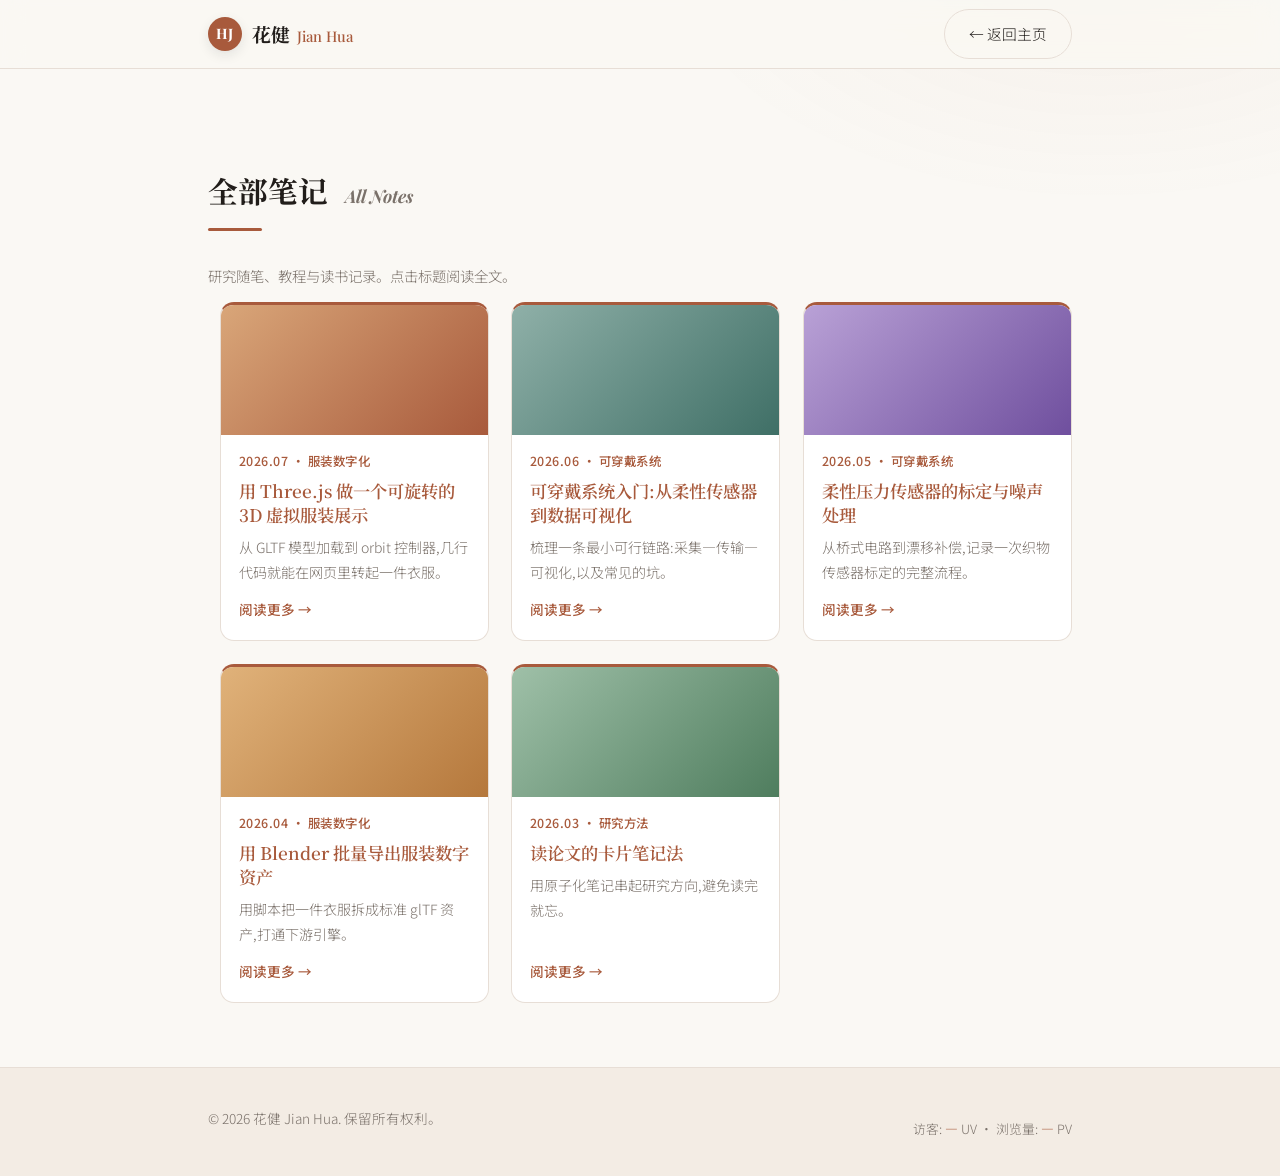
==== blog/index.html @ dd0e6d23 "fix: CSS/JS 引用加版本号缓存破坏(?v=20260713) 防 github.io 浏览器缓存旧样式" ====
<!DOCTYPE html>
<html lang="zh" data-theme="light">
<head>
  <meta charset="UTF-8" />
  <meta name="viewport" content="width=device-width, initial-scale=1.0" />
  <script>document.documentElement.classList.add('js');</script>
  <noscript><style>.reveal{opacity:1!important;transform:none!important}</style></noscript>
  <title>全部笔记 | 花健 · Jian Hua</title>
  <meta name="description" content="花健的研究随笔、教程与读书记录索引页。" />
  <link rel="icon" href="data:image/svg+xml,<svg xmlns='http://www.w3.org/2000/svg' viewBox='0 0 64 64'><circle cx='32' cy='32' r='30' fill='%23a85a3c'/><text x='32' y='43' font-family='Georgia,serif' font-size='30' fill='white' text-anchor='middle'>HJ</text></svg>" />
  <link href="https://fonts.googleapis.com/css2?family=Playfair+Display:ital,wght@0,500;0,700;1,500&family=Noto+Serif+SC:wght@400;600;700&family=Noto+Sans+SC:wght@300;400;500&display=swap" rel="stylesheet" />
  <link rel="stylesheet" href="../css/style.css?v=20260713" />
</head>
<body>
  <header class="site-header">
    <nav class="nav container">
      <a class="nav-brand" href="../index.html"><span class="nav-monogram" aria-hidden="true">HJ</span><span>花健 <span class="brand-en">Jian Hua</span></span></a>
      <a class="btn btn-ghost" href="../index.html">← <span>返回主页</span></a>
    </nav>
  </header>

  <main class="container" style="padding-top:96px;padding-bottom:64px;">
    <section class="section container" style="padding:0;">
      <h2 class="section-title">全部笔记 <span style="font-family:var(--serif);font-style:italic;font-size:1.1rem;color:var(--muted);margin-left:10px;">All Notes</span></h2>
      <p class="muted">研究随笔、教程与读书记录。点击标题阅读全文。</p>
      <div class="blog-grid">
        <a class="blog-card reveal" href="post-1.html">
          <div class="blog-thumb blog-thumb-1" aria-hidden="true"></div>
          <div class="blog-meta">2026.07 · 服装数字化</div>
          <h3 class="blog-title">用 Three.js 做一个可旋转的 3D 虚拟服装展示</h3>
          <p class="blog-excerpt">从 GLTF 模型加载到 orbit 控制器,几行代码就能在网页里转起一件衣服。</p>
          <span class="blog-more">阅读更多 →</span>
        </a>
        <a class="blog-card reveal" href="post-2.html">
          <div class="blog-thumb blog-thumb-2" aria-hidden="true"></div>
          <div class="blog-meta">2026.06 · 可穿戴系统</div>
          <h3 class="blog-title">可穿戴系统入门:从柔性传感器到数据可视化</h3>
          <p class="blog-excerpt">梳理一条最小可行链路:采集—传输—可视化,以及常见的坑。</p>
          <span class="blog-more">阅读更多 →</span>
        </a>
        <a class="blog-card reveal" href="post-3.html">
          <div class="blog-thumb blog-thumb-4" aria-hidden="true"></div>
          <div class="blog-meta">2026.05 · 可穿戴系统</div>
          <h3 class="blog-title">柔性压力传感器的标定与噪声处理</h3>
          <p class="blog-excerpt">从桥式电路到漂移补偿,记录一次织物传感器标定的完整流程。</p>
          <span class="blog-more">阅读更多 →</span>
        </a>
        <a class="blog-card reveal" href="post-4.html">
          <div class="blog-thumb blog-thumb-5" aria-hidden="true"></div>
          <div class="blog-meta">2026.04 · 服装数字化</div>
          <h3 class="blog-title">用 Blender 批量导出服装数字资产</h3>
          <p class="blog-excerpt">用脚本把一件衣服拆成标准 glTF 资产,打通下游引擎。</p>
          <span class="blog-more">阅读更多 →</span>
        </a>
        <a class="blog-card reveal" href="post-5.html">
          <div class="blog-thumb blog-thumb-6" aria-hidden="true"></div>
          <div class="blog-meta">2026.03 · 研究方法</div>
          <h3 class="blog-title">读论文的卡片笔记法</h3>
          <p class="blog-excerpt">用原子化笔记串起研究方向,避免读完就忘。</p>
          <span class="blog-more">阅读更多 →</span>
        </a>
      </div>
    </section>
  </main>

  <footer class="site-footer">
    <div class="container footer-inner">
      <div class="footer-copy"><p>© <span class="year2"></span> 花健 Jian Hua. 保留所有权利。</p></div>
      <div class="visitor">
        <span class="lang-zh">访客</span><span class="lang-en">Visitors</span>:
        <span id="siteUv">—</span> UV
        · <span class="lang-zh">浏览量</span><span class="lang-en">Views</span>:
        <span id="sitePv">—</span> PV
      </div>
    </div>
  </footer>
  <script src="../js/main.js?v=20260713"></script>
  <script>
    // Fallback (unconditional): reveal all .reveal elements on load so the page is never blank.
    window.addEventListener('load', function () {
      document.querySelectorAll('.reveal').forEach(function (el) { el.classList.add('is-visible'); });
    });
  </script>
  <script>document.querySelector('.year2').textContent = new Date().getFullYear();</script>
  <!-- 访客统计:CountAPI(全局 UV / PV,无需后端) -->
</body>
</html>
---- css/style.css ----
/* ============================================================
   博士个人网站 · 编辑时尚风(数字时尚 & 可穿戴系统)
   暖纸背景 + 衬线标题(Playfair / Noto Serif SC) + 赤陶强调色
   支持浅色 / 深色主题(由 <html data-theme> 控制)
   修改主色:见 :root 的 --accent
   ============================================================ */

:root {
  --accent: #a85a3c;        /* 赤陶强调色(时尚感) */
  --accent-dark: #8a482f;
  --accent-soft: #f3e7e0;
  --ink: #211d1a;           /* 正文主色(暖黑) */
  --muted: #7a716a;         /* 次要文字 */
  --line: #e7ded6;          /* 分隔线 */
  --bg: #faf8f4;            /* 暖纸背景 */
  --bg-alt: #f3ece4;        /* 交替区块背景 */
  --card: #ffffff;
  --nav-bg: rgba(250, 248, 244, 0.86);
  --shadow: rgba(33, 29, 26, 0.10);
  --max-width: 920px;
  --glow: rgba(168, 90, 60, 0.05);
  --serif: "Playfair Display", "Noto Serif SC", Georgia, serif;
  --serif-cjk: "Noto Serif SC", "Playfair Display", serif;
  --sans: "Noto Sans SC", -apple-system, BlinkMacSystemFont, "Segoe UI", Roboto, sans-serif;
}

/* ---------- 深色主题 ---------- */
[data-theme="dark"] {
  --accent: #d98c6a;
  --accent-dark: #eaa888;
  --accent-soft: #3a281f;
  --ink: #f4ede4;
  --muted: #a89f95;
  --line: #3a342c;
  --bg: #16130f;
  --bg-alt: #1f1b16;
  --card: #221e18;
  --nav-bg: rgba(22, 19, 15, 0.82);
  --shadow: rgba(0, 0, 0, 0.45);
  --glow: rgba(217, 140, 106, 0.07);
}

* { box-sizing: border-box; }
html { scroll-behavior: smooth; }

body {
  margin: 0;
  font-family: var(--sans);
  color: var(--ink);
  background: var(--bg);
  line-height: 1.75;
  font-weight: 300;
  -webkit-font-smoothing: antialiased;
  transition: background .35s ease, color .35s ease;
}
body::before {
  content: ""; position: fixed; inset: 0; z-index: -1; pointer-events: none;
  background: radial-gradient(58% 48% at 86% -6%, var(--glow) 0%, transparent 60%);
}

a { color: var(--accent); text-decoration: none; transition: color .2s; }
a:hover { color: var(--accent-dark); text-decoration: underline; }

::selection { background: var(--accent); color: #fff; }
:focus-visible { outline: 2px solid var(--accent); outline-offset: 3px; border-radius: 4px; }

.sr-only { position: absolute; width: 1px; height: 1px; padding: 0; margin: -1px; overflow: hidden; clip: rect(0 0 0 0); white-space: nowrap; border: 0; }

/* 顶部滚动进度条 */
.scroll-progress {
  position: fixed; top: 0; left: 0; height: 3px; width: 0;
  background: var(--accent); z-index: 100; transition: width .12s linear;
}

.container { max-width: var(--max-width); margin: 0 auto; padding: 0 28px; }

/* ---------- 双语切换可见性 ---------- */
.lang-en { display: none; }
html[data-lang="en"] .lang-zh { display: none; }
html[data-lang="en"] .lang-en { display: inline; }

/* ---------- 滚动渐显 ---------- */
/* 仅在启用 JS 时隐藏(.js),避免脚本未加载导致内容永久不可见 */
.js .reveal { opacity: 0; transform: translateY(18px); transition: opacity .7s ease, transform .7s ease; }
.js .reveal.is-visible { opacity: 1; transform: none; }
@media (prefers-reduced-motion: reduce) {
  .js .reveal { opacity: 1; transform: none; transition: none; }
  html { scroll-behavior: auto; }
  .photo-float { animation: none; }
  .photo-ring--spin { animation: none; }
  .photo-3d { transition: none; }
  .card, .blog-card { transform: none !important; }
  .like-btn.pop .like-heart svg { animation: none; }
  .like-btn.pop .like-heart::after { animation: none; }
  .like-btn.pop .like-count { animation: none; }
}

/* ---------- 顶部导航 ---------- */
.site-header {
  position: sticky; top: 0; z-index: 50;
  background: var(--nav-bg);
  backdrop-filter: saturate(180%) blur(12px);
  -webkit-backdrop-filter: saturate(180%) blur(12px);
  border-bottom: 1px solid var(--line);
}
.nav {
  display: flex; align-items: center; justify-content: space-between;
  height: 68px; gap: 16px;
}
.nav-brand {
  display: flex; align-items: center; gap: 10px;
  font-family: var(--serif-cjk); font-weight: 700; font-size: 1.18rem; color: var(--ink); white-space: nowrap;
}
.nav-monogram {
  display: inline-flex; align-items: center; justify-content: center;
  width: 34px; height: 34px; border-radius: 50%;
  background: var(--accent); color: #fff; font-family: var(--serif); font-weight: 700; font-size: .9rem;
  letter-spacing: .02em; flex-shrink: 0; box-shadow: 0 4px 12px var(--shadow);
}
.nav-brand .brand-en { font-family: var(--serif); font-weight: 500; font-size: .92rem; color: var(--accent); margin-left: 2px; }
.nav-links {
  display: flex; gap: 26px; list-style: none; margin: 0; padding: 0;
  font-size: .92rem;
}
.nav-links a { color: var(--muted); position: relative; padding: 4px 0; }
.nav-links a::after {
  content: ""; position: absolute; left: 0; bottom: -2px; width: 0; height: 2px;
  background: var(--accent); transition: width .25s ease;
}
.nav-links a:hover, .nav-links a.active { color: var(--accent); text-decoration: none; }
.nav-links a:hover::after, .nav-links a.active::after { width: 100%; }

.nav-tools { display: flex; align-items: center; gap: 10px; }

/* 语言 / 主题切换按钮 */
.lang-toggle, .theme-toggle {
  border: 1px solid var(--line); background: var(--bg);
  color: var(--accent); border-radius: 999px;
  padding: 5px 14px; font-size: .8rem; cursor: pointer;
  font-family: var(--sans); transition: background .2s, border-color .2s, color .2s;
  display: inline-flex; align-items: center; justify-content: center;
}
.lang-toggle:hover, .theme-toggle:hover { background: var(--accent-soft); border-color: var(--accent); }
.theme-toggle { padding: 6px; width: 34px; height: 34px; }
.theme-toggle .icon-sun { display: none; }
[data-theme="dark"] .theme-toggle .icon-sun { display: block; }
[data-theme="dark"] .theme-toggle .icon-moon { display: none; }

/* 移动端汉堡按钮 */
.nav-toggle { display: none; flex-direction: column; gap: 5px; background: none; border: 0; cursor: pointer; padding: 6px; }
.nav-toggle span { width: 24px; height: 2px; background: var(--ink); border-radius: 2px; transition: transform .3s, opacity .3s; }
.nav-toggle[aria-expanded="true"] span:nth-child(1) { transform: translateY(7px) rotate(45deg); }
.nav-toggle[aria-expanded="true"] span:nth-child(2) { opacity: 0; }
.nav-toggle[aria-expanded="true"] span:nth-child(3) { transform: translateY(-7px) rotate(-45deg); }

/* ---------- Hero ---------- */
.hero { position: relative; overflow: hidden; }
.hero::before {
  content: ""; position: absolute; inset: 0;
  background:
    radial-gradient(60% 60% at 85% 10%, var(--accent-soft) 0%, transparent 60%),
    radial-gradient(50% 50% at 5% 95%, var(--bg-alt) 0%, transparent 55%);
  z-index: 0;
}
.hero-inner {
  position: relative; z-index: 1;
  display: grid; grid-template-columns: 1fr 280px; gap: 48px;
  align-items: center; padding-top: 88px; padding-bottom: 88px;
}
.hero-eyebrow { text-transform: uppercase; letter-spacing: .14em; font-size: .76rem; color: var(--accent); margin: 0 0 10px; }
.hero-name { font-family: var(--serif-cjk); font-size: 3.1rem; line-height: 1.05; margin: 0 0 14px; }
.hero-name-en { display: block; font-family: var(--serif); font-style: italic; font-weight: 500; font-size: 1.7rem; color: var(--accent); margin-top: 6px; }
.hero-sub { font-size: 1.12rem; color: var(--ink); margin: 0 0 6px; font-weight: 400; }
.hero-affil { color: var(--muted); margin: 0 0 20px; }
.hero-tagline { max-width: 50ch; color: var(--ink); margin: 0 0 24px; }

/* 研究兴趣标签 */
.tag-row { display: flex; flex-wrap: wrap; gap: 9px; margin: 0 0 28px; }
.chip {
  font-size: .78rem; letter-spacing: .03em; color: var(--accent);
  background: var(--accent-soft); border: 1px solid var(--line);
  padding: 4px 13px; border-radius: 999px; transition: background .2s, color .2s;
}
.chip:hover { background: var(--accent); color: #fff; }

.hero-actions { display: flex; gap: 14px; flex-wrap: wrap; }

/* ---------- hero 社交互动(点赞) ---------- */
.hero-social { margin: 34px 0 0; display: flex; flex-direction: column; align-items: flex-start; gap: 10px; }
.like-btn {
  position: relative;
  display: inline-flex; align-items: center; gap: 10px; cursor: pointer;
  background: var(--card); border: 1px solid var(--line); border-radius: 999px;
  padding: 10px 20px; font-family: inherit; color: var(--ink); font-size: .95rem;
  box-shadow: 0 8px 22px var(--shadow);
  transition: border-color .25s, transform .18s, box-shadow .25s, background .25s;
}
.like-btn:hover { border-color: var(--accent); transform: translateY(-2px); box-shadow: 0 12px 28px var(--shadow); }
.like-btn:active { transform: translateY(0) scale(.96); }
.like-btn:focus-visible { outline: 2px solid var(--accent); outline-offset: 2px; }

/* 心形图标(SVG,可控制填充动画) */
.like-heart { position: relative; display: inline-flex; width: 22px; height: 22px; }
.like-heart svg { display: block; overflow: visible; }
.like-heart-svg {
  fill: transparent; stroke: var(--muted); stroke-width: 1.8;
  transition: fill .3s ease, stroke .3s ease;
  transform-origin: center;
}
.like-btn.liked .like-heart-svg { fill: var(--accent); stroke: var(--accent); }

/* 点击时的弹跳挤压(更生动) */
.like-btn.pop .like-heart svg { animation: like-bounce .5s cubic-bezier(.3,1.4,.5,1); }
@keyframes like-bounce {
  0%   { transform: scale(1); }
  25%  { transform: scale(1.35) translateY(-2px); }
  45%  { transform: scale(.85); }
  65%  { transform: scale(1.15); }
  100% { transform: scale(1); }
}

/* 扩散光环(脉冲) */
.like-heart::after {
  content: ""; position: absolute; left: 50%; top: 50%;
  width: 22px; height: 22px; margin: -11px 0 0 -11px; border-radius: 50%;
  border: 2px solid var(--accent); opacity: 0; pointer-events: none;
}
.like-btn.pop .like-heart::after { animation: like-ring .55s ease-out; }
@keyframes like-ring {
  0%   { transform: scale(.6); opacity: .7; }
  100% { transform: scale(2.6); opacity: 0; }
}

/* 粒子(JS 生成的小点,向外迸发) */
.like-particle {
  position: absolute; left: 50%; top: 50%; border-radius: 50%;
  pointer-events: none; opacity: 0; z-index: 2;
}
.like-particle.is-on { animation: like-burst .6s ease-out forwards; }
@keyframes like-burst {
  0%   { transform: translate(-50%, -50%) scale(.4); opacity: 1; }
  100% { transform: translate(calc(-50% + var(--bx)), calc(-50% + var(--by))) scale(1); opacity: 0; }
}

.like-count { font-variant-numeric: tabular-nums; font-weight: 600; color: var(--accent); }
.like-btn.pop .like-count { animation: count-pop .4s ease; }
@keyframes count-pop {
  0% { transform: translateY(0); }
  40% { transform: translateY(-4px) scale(1.18); }
  100% { transform: translateY(0); }
}
.like-hint { font-size: .82rem; color: var(--muted); margin: 0; }

/* 点赞全屏庆祝(心形升起铺满视口 + 居中致谢卡片) */
.like-celebrate { position: fixed; inset: 0; pointer-events: none; z-index: 90; overflow: hidden; }
.celebrate-heart { position: absolute; will-change: transform, opacity; animation: celebrate-rise var(--dur, 2s) cubic-bezier(.22,.61,.36,1) forwards; }
.celebrate-heart svg { display: block; }
@keyframes celebrate-rise {
  0%   { transform: translate(0, 0) scale(.4) rotate(0); opacity: 0; }
  14%  { opacity: 1; }
  100% { transform: translate(var(--dx, 0), var(--rise, -600px)) scale(var(--sc, 1)) rotate(var(--rot, 0)); opacity: 0; }
}
.like-thanks {
  position: fixed; left: 50%; top: 42%; transform: translate(-50%, -50%);
  z-index: 95; pointer-events: none; padding: 16px 28px; border-radius: 18px;
  background: var(--card); border: 1px solid var(--line); box-shadow: 0 20px 50px var(--shadow);
  display: flex; align-items: center; gap: 12px; font-family: var(--serif-cjk); color: var(--ink);
  opacity: 0; animation: thanks-in 1.9s ease forwards;
}
.like-thanks svg { width: 26px; height: 26px; flex-shrink: 0; }
.like-thanks .t-zh { font-size: 1.15rem; font-weight: 600; }
.like-thanks .t-en { font-family: var(--serif); font-style: italic; font-size: .9rem; color: var(--accent); margin-left: 6px; }
@keyframes thanks-in {
  0%   { opacity: 0; transform: translate(-50%, -50%) scale(.7); }
  16%  { opacity: 1; transform: translate(-50%, -50%) scale(1); }
  74%  { opacity: 1; transform: translate(-50%, -50%) scale(1); }
  100% { opacity: 0; transform: translate(-50%, -58%) scale(1); }
}

/* ---------- 页脚访客统计 ---------- */
.visitor { margin-top: 14px; font-size: .8rem; color: var(--muted); }
.visitor .lang-en { margin-left: 2px; }
.visitor #siteUv, .visitor #sitePv { color: var(--accent); font-weight: 600; }

/* ---------- 笔记评论区(Giscus) ---------- */
.comments { padding: 52px 0 8px; }
.comments-title { font-size: 1.15rem; margin-bottom: 18px; color: var(--text); }
.comments-title .lang-en { font-size: .8rem; color: var(--muted); margin-left: 6px; }
.card.flash { border-color: var(--accent); box-shadow: 0 0 0 3px rgba(168, 90, 60, .25), 0 18px 40px var(--shadow); }

.hero-photo { position: relative; justify-self: end; width: 260px; height: 260px; perspective: 900px; }
.photo-3d { position: relative; width: 100%; height: 100%; transform-style: preserve-3d; transition: transform .25s ease-out; will-change: transform; transform: rotateX(var(--rx, 0deg)) rotateY(var(--ry, 0deg)); }
.photo-float { position: absolute; inset: 0; transform-style: preserve-3d; animation: photo-float 7s ease-in-out infinite; }
@keyframes photo-float {
  0%, 100% { transform: translateY(0) rotateY(-8deg) rotateX(3deg); }
  50% { transform: translateY(-12px) rotateY(8deg) rotateX(-3deg); }
}
.photo-img {
  position: absolute; top: 20px; left: 20px; width: 220px; height: 220px; object-fit: cover; border-radius: 50%;
  border: 4px solid var(--card); box-shadow: 0 18px 44px var(--shadow);
  background: var(--bg-alt);   transform: translateZ(60px);
}
.photo-ring {
  position: absolute; top: 8px; left: 8px; right: 8px; bottom: 8px; border-radius: 50%;
  border: 2px solid var(--accent);   transform: translateZ(38px);
}
.photo-ring--spin {
  border-style: dashed; border-color: rgba(168, 90, 60, 0.4);
  animation: ring-spin 18s linear infinite; transform: translateZ(88px);
}
@keyframes ring-spin { to { transform: translateZ(72px) rotate(360deg); } }
.photo-chip {
  position: absolute; font-size: .62rem; letter-spacing: .04em; color: var(--accent);
  background: var(--card); border: 1px solid var(--line); padding: 3px 9px; border-radius: 999px;
  box-shadow: 0 6px 16px var(--shadow); transform: translateZ(108px); white-space: nowrap;
}
.photo-chip--1 { top: 4px; right: -8px; }
.photo-chip--2 { bottom: 22px; left: -12px; }
.photo-chip--3 { bottom: -6px; right: 16px; }

/* ---------- 按钮 ---------- */
.btn {
  display: inline-block; padding: 11px 24px; border-radius: 999px;
  font-size: .92rem; cursor: pointer; border: 1px solid transparent; transition: all .2s;
}
.btn:hover { text-decoration: none; }
.btn-primary { background: var(--accent); color: #fff; }
.btn-primary:hover { background: var(--accent-dark); color: #fff; }
.btn-ghost { border-color: var(--line); color: var(--ink); }
.btn-ghost:hover { border-color: var(--accent); color: var(--accent); }

/* ---------- 区块通用 ---------- */
.section { padding: 80px 0; }
section[id] { scroll-margin-top: 84px; }
.section-alt { background: linear-gradient(180deg, var(--bg) 0%, var(--bg-alt) 100%); border-top: 1px solid var(--line); }
.section-title {
  font-family: var(--serif-cjk); font-size: 1.85rem; font-weight: 700;
  margin: 0 0 32px; position: relative; padding-bottom: 14px;
}
.section-title::after {
  content: ""; position: absolute; left: 0; bottom: 0; width: 54px; height: 3px; background: var(--accent); border-radius: 2px;
}
.prose p { margin: 0 0 18px; }
.muted { color: var(--muted); font-size: .9rem; }
code { background: var(--accent-soft); padding: 2px 7px; border-radius: 5px; font-size: .88em; color: var(--accent-dark); }

/* 模块内容轻微缩进,小标题保持左对齐在一条线 */
.section .prose,
.section .cards,
.section .pub-list,
.section .blog-grid,
.section .timeline,
.section .contact-list { padding-left: 12px; }
#publications .muted, #notes .muted { padding-left: 12px; }

/* ---------- 研究卡片 ---------- */
.cards { display: grid; grid-template-columns: repeat(2, 1fr); gap: 22px; }
.card {
  position: relative; background: var(--card); border: 1px solid var(--line); border-radius: 14px;
  padding: 26px 26px 24px; overflow: hidden; transform: perspective(760px) rotateX(0deg) rotateY(0deg);
  transition: box-shadow .25s, transform .25s, border-color .25s; will-change: transform;
}
.card::before {
  content: ""; position: absolute; left: 0; top: 0; height: 3px; width: 0; background: var(--accent); transition: width .3s ease;
}
.card:hover { box-shadow: 0 14px 34px var(--shadow); transform: perspective(760px) rotateX(0deg) rotateY(0deg) translateY(-3px); border-color: transparent; }
.card:hover::before { width: 100%; }
/* 倾斜时内容分层浮起(景深),非精细指针/静态时自动坍缩为平面 */
.card.tilt-on { transform-style: preserve-3d; }
.card-num { font-family: var(--serif); font-style: italic; font-size: 1.4rem; color: var(--accent); opacity: .55; transition: transform .25s ease; }
.card h3 { font-family: var(--serif-cjk); font-size: 1.2rem; margin: 6px 0 8px; font-weight: 600; transition: transform .25s ease; }
.card p { margin: 0; color: var(--muted); font-size: .92rem; }
.card.tilt-on .card-num { transform: translateZ(34px); }
.card.tilt-on h3 { transform: translateZ(20px); }
.card.tilt-on p { transform: translateZ(10px); }

/* ---------- 论文列表 ---------- */
.pub-list { list-style: none; margin: 14px 0 0; padding: 0; }
.pub {
  position: relative; display: grid; grid-template-columns: 88px 1fr; gap: 24px;
  align-items: start; background: var(--card); border: 1px solid var(--line);
  border-radius: 14px; padding: 24px 26px; margin-bottom: 16px;
  transition: box-shadow .25s, transform .25s, border-color .25s;
}
.pub::before {
  content: ""; position: absolute; left: 0; top: 0; bottom: 0; width: 3px;
  background: var(--accent); border-radius: 14px 0 0 14px; opacity: 0; transition: opacity .25s;
}
.pub:hover { box-shadow: 0 14px 34px var(--shadow); transform: translateY(-2px); border-color: transparent; }
.pub:hover::before { opacity: 1; }
.pub-meta {
  font-family: var(--serif); font-weight: 700; font-size: 1.5rem; line-height: 1;
  color: var(--accent); padding-top: 2px;
}
.pub-tag {
  display: inline-block; font-size: .68rem; letter-spacing: .08em; text-transform: uppercase;
  color: var(--accent); background: var(--accent-soft); border: 1px solid var(--line);
  padding: 3px 11px; border-radius: 999px; margin: 0 0 10px;
}
.pub-tag--preprint { color: var(--muted); background: var(--bg-alt); }
.pub-title { margin: 0 0 6px; font-weight: 500; font-size: 1.06rem; line-height: 1.5; color: var(--ink); }
.pub-authors { margin: 0 0 12px; color: var(--muted); font-size: .9rem; }
.pub-links { margin: 0; }
.pub-links a {
  display: inline-block; font-size: .8rem; margin-right: 8px;
  padding: 3px 12px; border: 1px solid var(--line); border-radius: 999px;
  color: var(--accent); transition: background .2s, border-color .2s, color .2s;
}
.pub-links a:hover { background: var(--accent); border-color: var(--accent); color: #fff; text-decoration: none; }

/* ---------- 笔记 / 博客 ---------- */
.blog-grid { display: grid; grid-template-columns: repeat(3, 1fr); gap: 22px; }
.blog-card {
  display: flex; flex-direction: column;
  background: var(--card);
  border: 1px solid var(--line);
  border-top: 3px solid var(--accent);
  border-radius: 14px; overflow: hidden; transform: perspective(760px) rotateX(0deg) rotateY(0deg);
  transition: box-shadow .25s, transform .25s, border-color .25s; will-change: transform;
}
.blog-card:hover { text-decoration: none; box-shadow: 0 16px 36px var(--shadow); transform: perspective(760px) rotateX(0deg) rotateY(0deg) translateY(-3px); border-color: var(--accent); }
.blog-thumb { height: 130px; }
.blog-thumb-1 { background: linear-gradient(135deg, #d9a679, #a85a3c); }
.blog-thumb-2 { background: linear-gradient(135deg, #8fb0a8, #3f6f66); }
.blog-thumb-3 { background: linear-gradient(135deg, #cdbfae, #8a7a66); }
.blog-thumb-4 { background: linear-gradient(135deg, #b9a1d6, #6f4f9e); }
.blog-thumb-5 { background: linear-gradient(135deg, #e0b27a, #b5783c); }
.blog-thumb-6 { background: linear-gradient(135deg, #9fc0a8, #4f7d5e); }
.blog-meta { font-size: .78rem; letter-spacing: .04em; color: var(--accent); text-transform: uppercase; padding: 16px 18px 0; font-weight: 500; }
.blog-title { font-family: var(--serif-cjk); font-size: 1.08rem; font-weight: 600; margin: 6px 18px 8px; line-height: 1.4; }
.blog-excerpt { color: var(--muted); font-size: .88rem; margin: 0 18px 14px; flex: 1; }
.blog-more { font-size: .85rem; color: var(--accent); padding: 0 18px 18px; font-weight: 500; }

/* 笔记区“查看全部”按钮 */
.notes-more { margin-top: 30px; text-align: center; }
.notes-more .btn { font-size: .92rem; }

/* ---------- 动态时间线 ---------- */
.timeline { list-style: none; margin: 16px 0 0; padding: 0; border-left: 2px solid var(--line); }
.timeline li { position: relative; padding: 0 0 24px 26px; }
.timeline li::before {
  content: ""; position: absolute; left: -7px; top: 8px; width: 12px; height: 12px; border-radius: 50%;
  background: var(--accent); box-shadow: 0 0 0 4px var(--accent-soft);
}
.timeline li:first-child::before { background: var(--accent-dark); box-shadow: 0 0 0 4px var(--accent-soft); }
.tl-date { font-family: var(--serif); font-weight: 600; color: var(--accent); margin-right: 10px; }
.tl-text { color: var(--ink); }

/* ---------- 联系方式 ---------- */
.contact-list { list-style: none; margin: 16px 0 0; padding: 0; }
.contact-list li { display: flex; align-items: baseline; gap: 18px; padding: 12px 0; border-bottom: 1px solid var(--line); }
.contact-label { min-width: 116px; flex-shrink: 0; color: var(--muted); font-size: .9rem; }
.contact-list li > a { color: var(--accent); }
.contact-list li > span:last-child { color: var(--ink); }

/* ---------- 页脚 ---------- */
.site-footer { border-top: 1px solid var(--line); padding: 36px 0; background: var(--bg-alt); }
.footer-inner { display: flex; align-items: center; justify-content: space-between; gap: 20px; flex-wrap: wrap; }
.footer-copy p { margin: 0 0 6px; font-size: .85rem; color: var(--muted); }
.social { display: flex; gap: 12px; align-items: center; }
.social a {
  display: inline-flex; align-items: center; justify-content: center;
  width: 38px; height: 38px; border-radius: 50%; color: var(--muted);
  background: var(--card); border: 1px solid var(--line); transition: all .2s;
}
.social a:hover { color: #fff; background: var(--accent); border-color: var(--accent); text-decoration: none; transform: translateY(-2px); }
.social-orcid:hover { background: #a6ce39; border-color: #a6ce39; }

/* ---------- 回到顶部 ---------- */
.to-top {
  position: fixed; right: 22px; bottom: 22px; z-index: 60;
  width: 44px; height: 44px; border-radius: 50%; cursor: pointer;
  background: var(--accent); color: #fff; border: 0;
  box-shadow: 0 10px 26px var(--shadow);
  display: flex; align-items: center; justify-content: center;
  opacity: 0; visibility: hidden; transform: translateY(10px);
  transition: opacity .25s, transform .25s, visibility .25s;
}
.to-top.show { opacity: 1; visibility: visible; transform: none; }
.to-top:hover { background: var(--accent-dark); }

/* ---------- 响应式 ---------- */
@media (max-width: 860px) {
  .blog-grid { grid-template-columns: 1fr 1fr; }
}
@media (max-width: 720px) {
  .nav-toggle { display: flex; order: 3; }
  .nav-tools { order: 2; }
  .nav-links {
    position: absolute; top: 68px; left: 0; right: 0;
    flex-direction: column; gap: 0; background: var(--bg);
    border-bottom: 1px solid var(--line); max-height: 0; overflow: hidden; transition: max-height .3s ease;
  }
  .nav-links.open { max-height: 420px; }
  .nav-links li { border-top: 1px solid var(--line); }
  .nav-links a { display: block; padding: 14px 28px; }
  .nav-links a::after { display: none; }

  .hero-inner { grid-template-columns: 1fr; gap: 32px; padding-top: 48px; padding-bottom: 56px; }
  .hero-photo { justify-self: start; order: -1; width: 150px; height: 150px; }
  .hero-name { font-size: 2.3rem; }
  .hero-name-en { font-size: 1.3rem; }
  .cards { grid-template-columns: 1fr; }
  .blog-grid { grid-template-columns: 1fr; }
  .pub { grid-template-columns: 50px 1fr; }
  .contact-list li { flex-direction: column; gap: 2px; }
  .contact-label { min-width: 0; }
  .section { padding: 56px 0; }
  .footer-inner { flex-direction: column; align-items: flex-start; }
  .photo-chip, .photo-ring--spin { display: none; }
  .hero-photo { width: 150px; height: 150px; }
  .photo-img { width: 120px; height: 120px; top: 15px; left: 15px; }
  .photo-ring { top: 5px; left: 5px; right: 5px; bottom: 5px; }
}

/* ---------- 文章页(blog) ---------- */
.post { max-width: 720px; }
.post-back { display: inline-block; color: var(--muted); font-size: .88rem; margin-bottom: 22px; }
.post-back:hover { color: var(--accent); text-decoration: none; }
.post-meta { font-size: .78rem; letter-spacing: .06em; text-transform: uppercase; color: var(--accent); margin: 0 0 8px; }
.post-title { font-family: var(--serif-cjk); font-size: 2rem; line-height: 1.25; margin: 0 0 28px; font-weight: 700; }
.post .prose h2 { font-family: var(--serif-cjk); font-size: 1.35rem; font-weight: 600; margin: 34px 0 12px; }
.post .prose p { margin: 0 0 18px; }
.code-block {
  background: #2a2420; color: #f3ece4; padding: 18px 20px; border-radius: 12px;
  overflow-x: auto; font-size: .85rem; line-height: 1.6; margin: 0 0 20px;
}
.code-block code { background: none; color: inherit; padding: 0; font-family: "SFMono-Regular", Consolas, "Liberation Mono", monospace; }
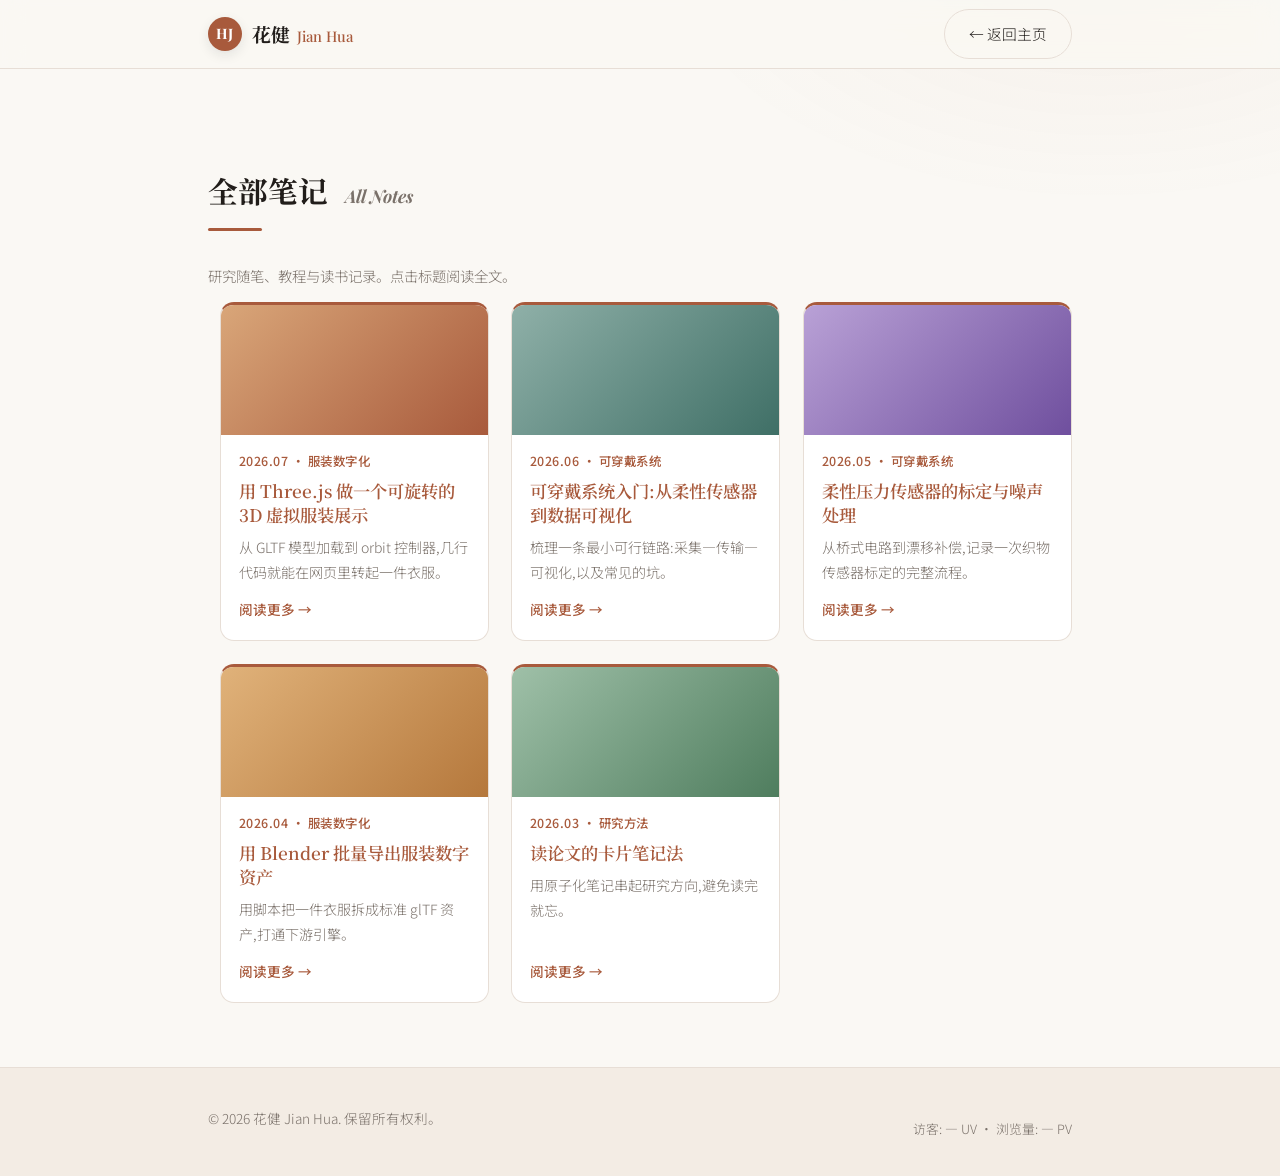
==== commit 92e3bf82: "fix: 弃用被墙的 Cloudflare Worker,PV/UV 改用不蒜子(busuanzi),点赞改为本地持久化" ====
--- a/blog/index.html
+++ b/blog/index.html
@@ -68,9 +68,9 @@
       <div class="footer-copy"><p>© <span class="year2"></span> 花健 Jian Hua. 保留所有权利。</p></div>
       <div class="visitor">
         <span class="lang-zh">访客</span><span class="lang-en">Visitors</span>:
-        <span id="siteUv">—</span> UV
+        <span id="busuanzi_value_site_uv">—</span> UV
         · <span class="lang-zh">浏览量</span><span class="lang-en">Views</span>:
-        <span id="sitePv">—</span> PV
+        <span id="busuanzi_value_site_pv">—</span> PV
       </div>
     </div>
   </footer>
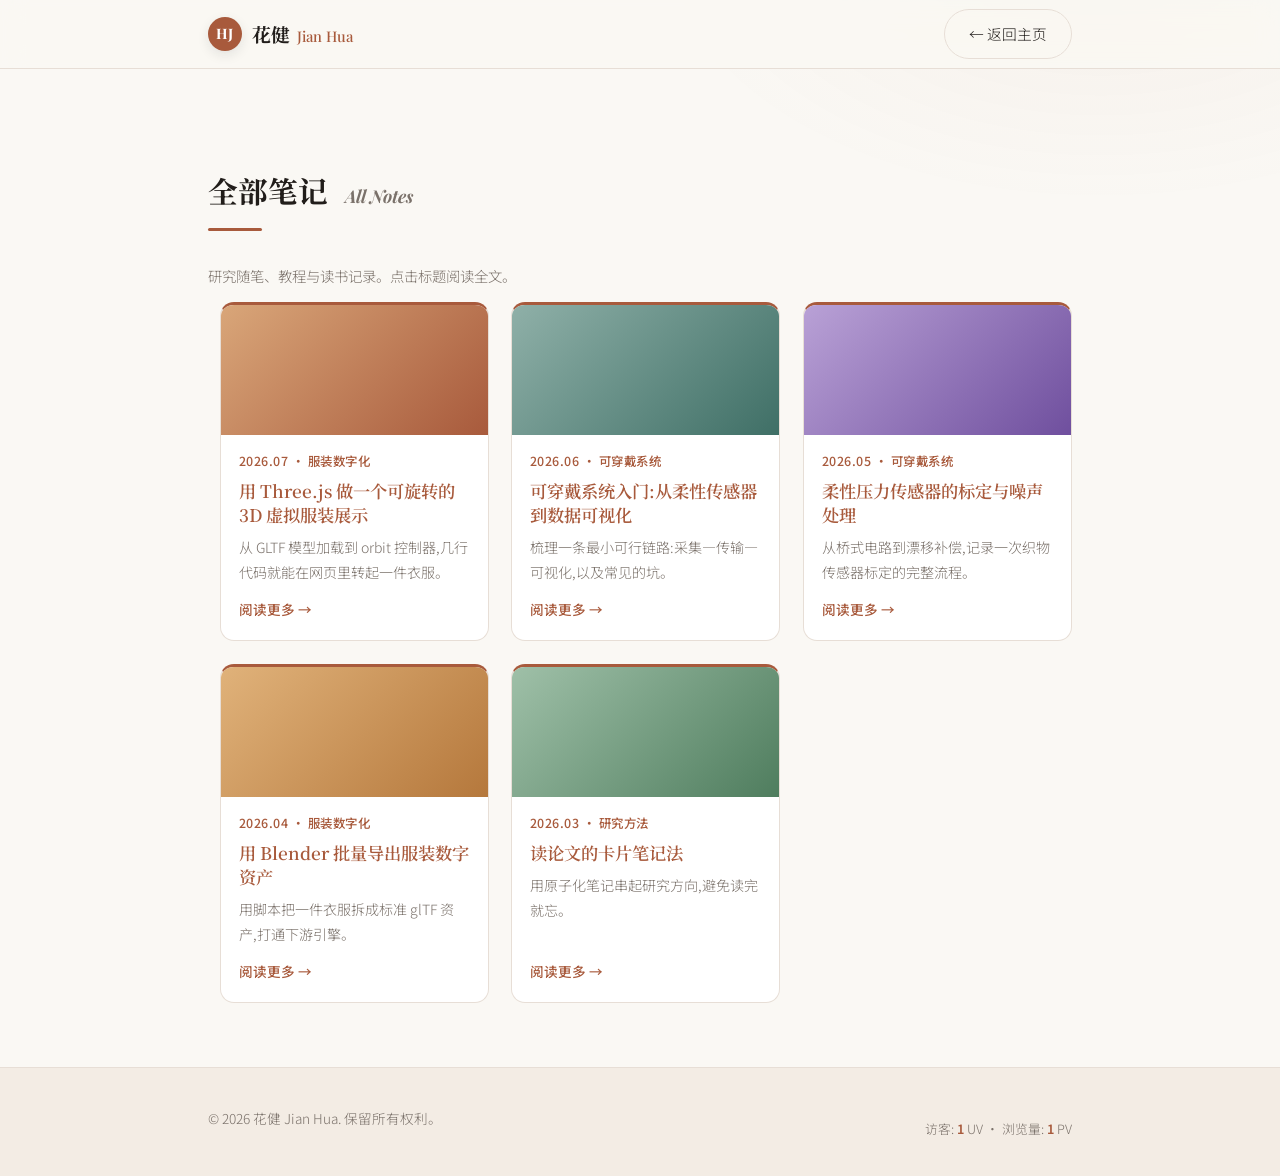
==== commit da85d299: "feat: 全局计数后端切换为腾讯云 SCF 函数 URL(点赞/PV/UV 全局同步 + localStorage 兜底);弃用被墙的 Cloudflare 与不蒜子" ====
--- a/blog/index.html
+++ b/blog/index.html
@@ -68,9 +68,9 @@
       <div class="footer-copy"><p>© <span class="year2"></span> 花健 Jian Hua. 保留所有权利。</p></div>
       <div class="visitor">
         <span class="lang-zh">访客</span><span class="lang-en">Visitors</span>:
-        <span id="busuanzi_value_site_uv">—</span> UV
+        <span id="siteUv">—</span> UV
         · <span class="lang-zh">浏览量</span><span class="lang-en">Views</span>:
-        <span id="busuanzi_value_site_pv">—</span> PV
+        <span id="sitePv">—</span> PV
       </div>
     </div>
   </footer>
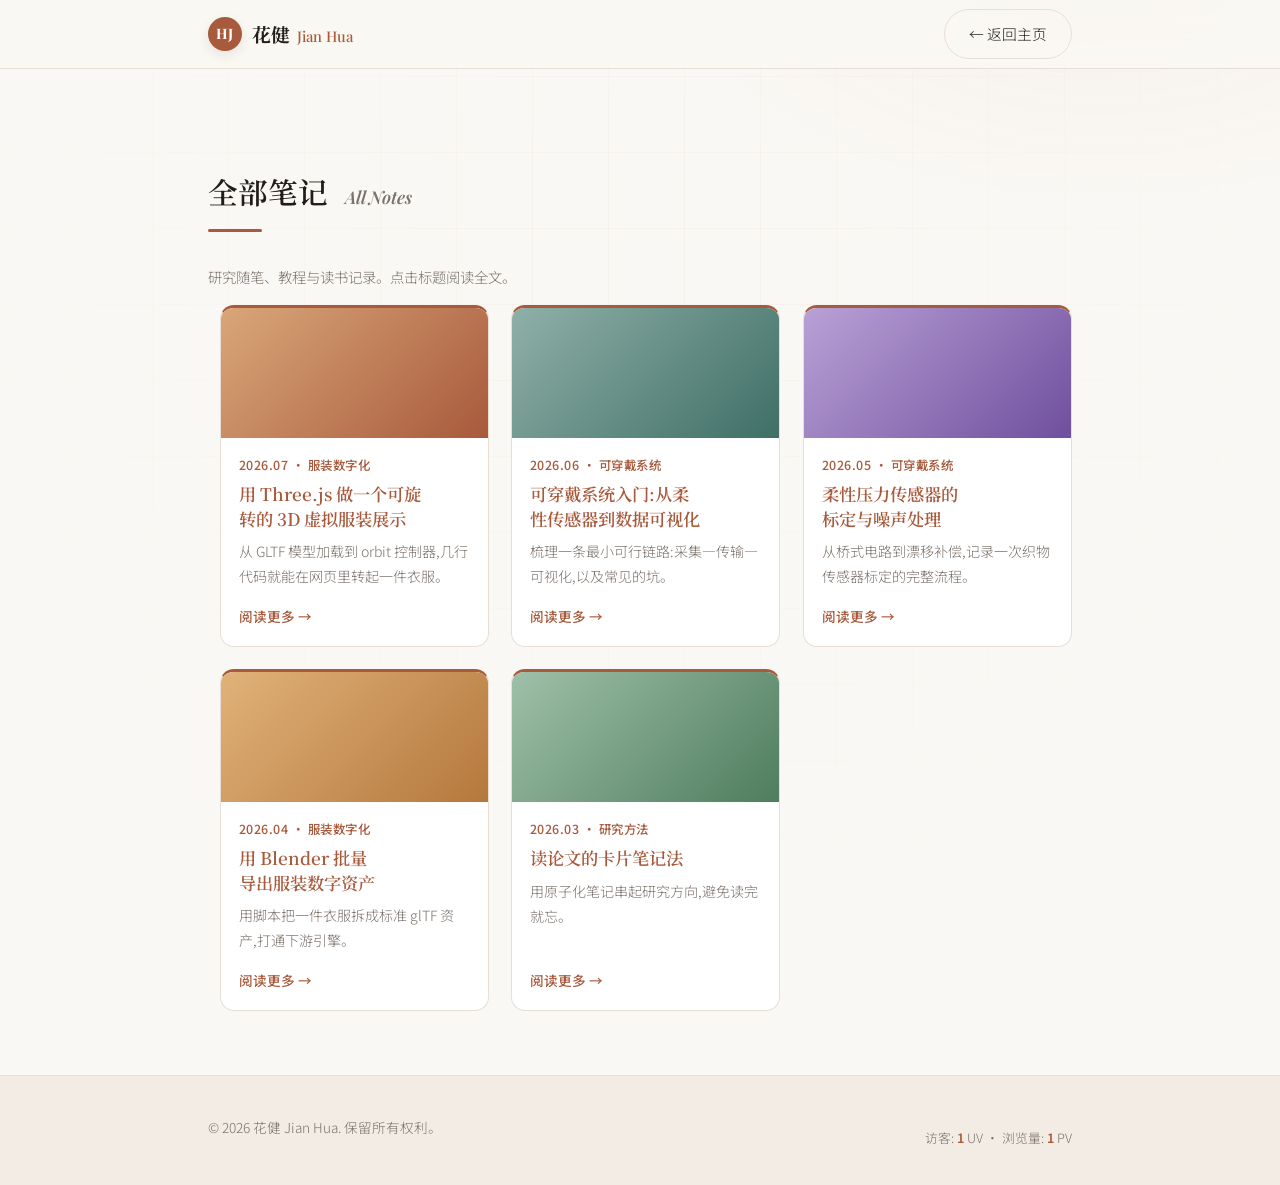
==== commit 7d60bd68: "style: 字体减轻(正文300/区块标题600/卡片标题500) + 删除关于区重复的8个关键词标签" ====
--- a/blog/index.html
+++ b/blog/index.html
@@ -9,7 +9,7 @@
   <meta name="description" content="花健的研究随笔、教程与读书记录索引页。" />
   <link rel="icon" href="data:image/svg+xml,<svg xmlns='http://www.w3.org/2000/svg' viewBox='0 0 64 64'><circle cx='32' cy='32' r='30' fill='%23a85a3c'/><text x='32' y='43' font-family='Georgia,serif' font-size='30' fill='white' text-anchor='middle'>HJ</text></svg>" />
   <link href="https://fonts.googleapis.com/css2?family=Playfair+Display:ital,wght@0,500;0,700;1,500&family=Noto+Serif+SC:wght@400;600;700&family=Noto+Sans+SC:wght@300;400;500&display=swap" rel="stylesheet" />
-  <link rel="stylesheet" href="../css/style.css?v=20260713" />
+  <link rel="stylesheet" href="../css/style.css?v=20260715c" />
 </head>
 <body>
   <header class="site-header">
--- a/css/style.css
+++ b/css/style.css
@@ -48,14 +48,28 @@
   font-family: var(--sans);
   color: var(--ink);
   background: var(--bg);
-  line-height: 1.75;
+  line-height: 1.8;
   font-weight: 300;
   -webkit-font-smoothing: antialiased;
+  text-rendering: optimizeLegibility;
+  font-feature-settings: "kern" 1;
   transition: background .35s ease, color .35s ease;
 }
+h1, h2, h3, .section-title, .hero-name, .card h3, .blog-title, .post-title { text-wrap: balance; }
+.prose p, .hero-tagline { text-wrap: pretty; }
 body::before {
   content: ""; position: fixed; inset: 0; z-index: -1; pointer-events: none;
   background: radial-gradient(58% 48% at 86% -6%, var(--glow) 0%, transparent 60%);
+}
+/* 极淡网格纹理,营造工程图 / 纸张氛围,不抢内容 */
+body::after {
+  content: ""; position: fixed; inset: 0; z-index: -1; pointer-events: none;
+  background-image:
+    linear-gradient(to right, rgba(168, 90, 60, 0.045) 1px, transparent 1px),
+    linear-gradient(to bottom, rgba(168, 90, 60, 0.045) 1px, transparent 1px);
+  background-size: 76px 76px;
+  -webkit-mask-image: radial-gradient(circle at 50% 28%, #000 0%, transparent 78%);
+  mask-image: radial-gradient(circle at 50% 28%, #000 0%, transparent 78%);
 }
 
 a { color: var(--accent); text-decoration: none; transition: color .2s; }
@@ -162,13 +176,20 @@
     radial-gradient(50% 50% at 5% 95%, var(--bg-alt) 0%, transparent 55%);
   z-index: 0;
 }
+/* 缓慢漂浮的装饰光斑,提升 hero 氛围 */
+.hero-deco { position: absolute; inset: 0; z-index: 0; pointer-events: none; overflow: hidden; }
+.orb { position: absolute; border-radius: 50%; opacity: .55; will-change: transform; }
+.orb-1 { width: 130px; height: 130px; left: 6%; top: 16%; background: radial-gradient(circle, var(--accent-soft), transparent 70%); animation: orb-float 9s ease-in-out infinite; }
+.orb-2 { width: 92px; height: 92px; right: 10%; top: 58%; background: radial-gradient(circle, var(--glow), transparent 70%); animation: orb-float 11s ease-in-out infinite reverse; }
+.orb-3 { width: 64px; height: 64px; left: 44%; bottom: 8%; background: radial-gradient(circle, var(--accent-soft), transparent 70%); animation: orb-float 13s ease-in-out infinite; }
+@keyframes orb-float { 0%, 100% { transform: translateY(0); } 50% { transform: translateY(-20px); } }
 .hero-inner {
   position: relative; z-index: 1;
   display: grid; grid-template-columns: 1fr 280px; gap: 48px;
   align-items: center; padding-top: 88px; padding-bottom: 88px;
 }
 .hero-eyebrow { text-transform: uppercase; letter-spacing: .14em; font-size: .76rem; color: var(--accent); margin: 0 0 10px; }
-.hero-name { font-family: var(--serif-cjk); font-size: 3.1rem; line-height: 1.05; margin: 0 0 14px; }
+.hero-name { font-family: var(--serif-cjk); font-size: 3.1rem; line-height: 1.05; margin: 0 0 14px; letter-spacing: -0.01em; }
 .hero-name-en { display: block; font-family: var(--serif); font-style: italic; font-weight: 500; font-size: 1.7rem; color: var(--accent); margin-top: 6px; }
 .hero-sub { font-size: 1.12rem; color: var(--ink); margin: 0 0 6px; font-weight: 400; }
 .hero-affil { color: var(--muted); margin: 0 0 20px; }
@@ -185,8 +206,7 @@
 
 .hero-actions { display: flex; gap: 14px; flex-wrap: wrap; }
 
-/* ---------- hero 社交互动(点赞) ---------- */
-.hero-social { margin: 34px 0 0; display: flex; flex-direction: column; align-items: flex-start; gap: 10px; }
+/* ---------- 点赞悬浮按钮(左下角固定) ---------- */
 .like-btn {
   position: relative;
   display: inline-flex; align-items: center; gap: 10px; cursor: pointer;
@@ -249,7 +269,32 @@
   40% { transform: translateY(-4px) scale(1.18); }
   100% { transform: translateY(0); }
 }
-.like-hint { font-size: .82rem; color: var(--muted); margin: 0; }
+/* 左下角悬浮形态:圆形、强调色、带数字角标 */
+.like-fab {
+  position: fixed; left: 22px; bottom: 22px; z-index: 61;
+  width: 56px; height: 56px; padding: 0; border: none; border-radius: 50%;
+  background: var(--accent); color: #fff;
+  display: inline-flex; align-items: center; justify-content: center;
+  box-shadow: 0 10px 26px rgba(168,90,60,.45);
+}
+.like-fab:hover { border-color: transparent; transform: translateY(-2px) scale(1.05); box-shadow: 0 14px 32px rgba(168,90,60,.55); }
+.like-fab:active { transform: scale(.92); }
+.like-fab:focus-visible { outline: 2px solid #fff; outline-offset: 2px; }
+.like-fab .like-heart { width: 24px; height: 24px; }
+.like-fab .like-heart-svg { fill: #fff; stroke: #fff; }
+.like-fab.pop .like-heart svg { animation: like-bounce .5s cubic-bezier(.3,1.4,.5,1); }
+.like-fab.pop .like-heart::after { border-color: rgba(255,255,255,.9); animation: like-ring .55s ease-out; }
+.like-fab .like-count {
+  position: absolute; top: -6px; right: -6px;
+  min-width: 20px; height: 20px; padding: 0 5px; border-radius: 999px;
+  background: #fff; color: var(--accent); border: 2px solid var(--accent);
+  font-size: .72rem; font-weight: 700; line-height: 1;
+  display: flex; align-items: center; justify-content: center;
+}
+.like-fab.pop .like-count { animation: count-pop .4s ease; }
+@media (max-width: 600px) {
+  .like-fab { left: 16px; bottom: 16px; width: 52px; height: 52px; }
+}
 
 /* 点赞全屏庆祝(心形升起铺满视口 + 居中致谢卡片) */
 .like-celebrate { position: fixed; inset: 0; pointer-events: none; z-index: 90; overflow: hidden; }
@@ -282,6 +327,9 @@
 .visitor .lang-en { margin-left: 2px; }
 .visitor #siteUv, .visitor #sitePv { color: var(--accent); font-weight: 600; }
 
+/* 主页左下角有点赞悬浮钮(56px),给页脚留足底部空间,避免悬浮钮压住访客统计文字 */
+.site-footer { padding-bottom: 96px; }
+
 /* ---------- 笔记评论区(Giscus) ---------- */
 .comments { padding: 52px 0 8px; }
 .comments-title { font-size: 1.15rem; margin-bottom: 18px; color: var(--text); }
@@ -289,6 +337,11 @@
 .card.flash { border-color: var(--accent); box-shadow: 0 0 0 3px rgba(168, 90, 60, .25), 0 18px 40px var(--shadow); }
 
 .hero-photo { position: relative; justify-self: end; width: 260px; height: 260px; perspective: 900px; }
+.hero-photo::before {
+  content: ""; position: absolute; inset: -22%; border-radius: 50%; z-index: -1;
+  background: radial-gradient(circle, var(--glow) 0%, transparent 68%);
+  filter: blur(4px);
+}
 .photo-3d { position: relative; width: 100%; height: 100%; transform-style: preserve-3d; transition: transform .25s ease-out; will-change: transform; transform: rotateX(var(--rx, 0deg)) rotateY(var(--ry, 0deg)); }
 .photo-float { position: absolute; inset: 0; transform-style: preserve-3d; animation: photo-float 7s ease-in-out infinite; }
 @keyframes photo-float {
@@ -334,7 +387,7 @@
 section[id] { scroll-margin-top: 84px; }
 .section-alt { background: linear-gradient(180deg, var(--bg) 0%, var(--bg-alt) 100%); border-top: 1px solid var(--line); }
 .section-title {
-  font-family: var(--serif-cjk); font-size: 1.85rem; font-weight: 700;
+  font-family: var(--serif-cjk); font-size: 1.85rem; font-weight: 600;
   margin: 0 0 32px; position: relative; padding-bottom: 14px;
 }
 .section-title::after {
@@ -368,11 +421,13 @@
 /* 倾斜时内容分层浮起(景深),非精细指针/静态时自动坍缩为平面 */
 .card.tilt-on { transform-style: preserve-3d; }
 .card-num { font-family: var(--serif); font-style: italic; font-size: 1.4rem; color: var(--accent); opacity: .55; transition: transform .25s ease; }
-.card h3 { font-family: var(--serif-cjk); font-size: 1.2rem; margin: 6px 0 8px; font-weight: 600; transition: transform .25s ease; }
+.card h3 { font-family: var(--serif-cjk); font-size: 1.2rem; margin: 6px 0 8px; font-weight: 500; transition: transform .25s ease; }
 .card p { margin: 0; color: var(--muted); font-size: .92rem; }
 .card.tilt-on .card-num { transform: translateZ(34px); }
 .card.tilt-on h3 { transform: translateZ(20px); }
 .card.tilt-on p { transform: translateZ(10px); }
+.card-tags { display: flex; flex-wrap: wrap; gap: 7px; margin-top: 16px; }
+.card-tags .chip { font-size: .7rem; padding: 3px 11px; margin: 0; }
 
 /* ---------- 论文列表 ---------- */
 .pub-list { list-style: none; margin: 14px 0 0; padding: 0; }
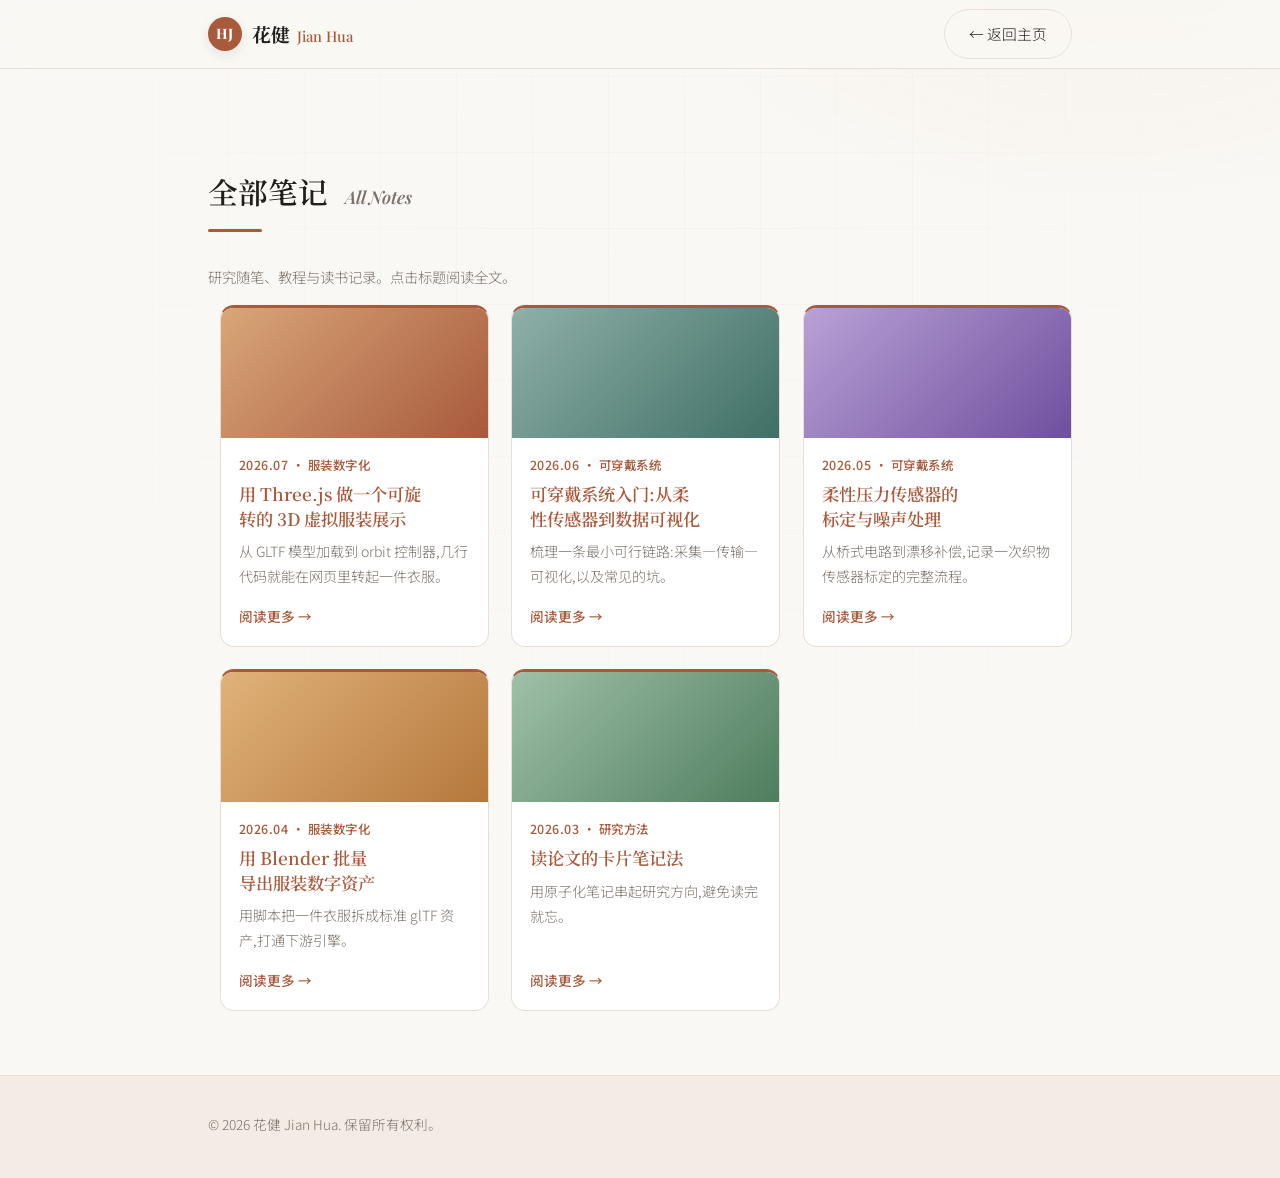
==== commit 6d606705: "refactor: 取消访客统计(腾讯云欠费) + 点赞改为纯点赞(无数字/不调云端) + 清理死规则" ====
--- a/blog/index.html
+++ b/blog/index.html
@@ -66,15 +66,9 @@
   <footer class="site-footer">
     <div class="container footer-inner">
       <div class="footer-copy"><p>© <span class="year2"></span> 花健 Jian Hua. 保留所有权利。</p></div>
-      <div class="visitor">
-        <span class="lang-zh">访客</span><span class="lang-en">Visitors</span>:
-        <span id="siteUv">—</span> UV
-        · <span class="lang-zh">浏览量</span><span class="lang-en">Views</span>:
-        <span id="sitePv">—</span> PV
-      </div>
     </div>
   </footer>
-  <script src="../js/main.js?v=20260713"></script>
+  <script src="../js/main.js?v=20260715e"></script>
   <script>
     // Fallback (unconditional): reveal all .reveal elements on load so the page is never blank.
     window.addEventListener('load', function () {
--- a/css/style.css
+++ b/css/style.css
@@ -106,7 +106,6 @@
   .card, .blog-card { transform: none !important; }
   .like-btn.pop .like-heart svg { animation: none; }
   .like-btn.pop .like-heart::after { animation: none; }
-  .like-btn.pop .like-count { animation: none; }
 }
 
 /* ---------- 顶部导航 ---------- */
@@ -262,8 +261,6 @@
   100% { transform: translate(calc(-50% + var(--bx)), calc(-50% + var(--by))) scale(1); opacity: 0; }
 }
 
-.like-count { font-variant-numeric: tabular-nums; font-weight: 600; color: var(--accent); }
-.like-btn.pop .like-count { animation: count-pop .4s ease; }
 @keyframes count-pop {
   0% { transform: translateY(0); }
   40% { transform: translateY(-4px) scale(1.18); }
@@ -284,14 +281,6 @@
 .like-fab .like-heart-svg { fill: #fff; stroke: #fff; }
 .like-fab.pop .like-heart svg { animation: like-bounce .5s cubic-bezier(.3,1.4,.5,1); }
 .like-fab.pop .like-heart::after { border-color: rgba(255,255,255,.9); animation: like-ring .55s ease-out; }
-.like-fab .like-count {
-  position: absolute; top: -6px; right: -6px;
-  min-width: 20px; height: 20px; padding: 0 5px; border-radius: 999px;
-  background: #fff; color: var(--accent); border: 2px solid var(--accent);
-  font-size: .72rem; font-weight: 700; line-height: 1;
-  display: flex; align-items: center; justify-content: center;
-}
-.like-fab.pop .like-count { animation: count-pop .4s ease; }
 @media (max-width: 600px) {
   .like-fab { left: 16px; bottom: 16px; width: 52px; height: 52px; }
 }
@@ -323,9 +312,6 @@
 }
 
 /* ---------- 页脚访客统计 ---------- */
-.visitor { margin-top: 14px; font-size: .8rem; color: var(--muted); }
-.visitor .lang-en { margin-left: 2px; }
-.visitor #siteUv, .visitor #sitePv { color: var(--accent); font-weight: 600; }
 
 /* 主页左下角有点赞悬浮钮(56px),给页脚留足底部空间,避免悬浮钮压住访客统计文字 */
 .site-footer { padding-bottom: 96px; }
